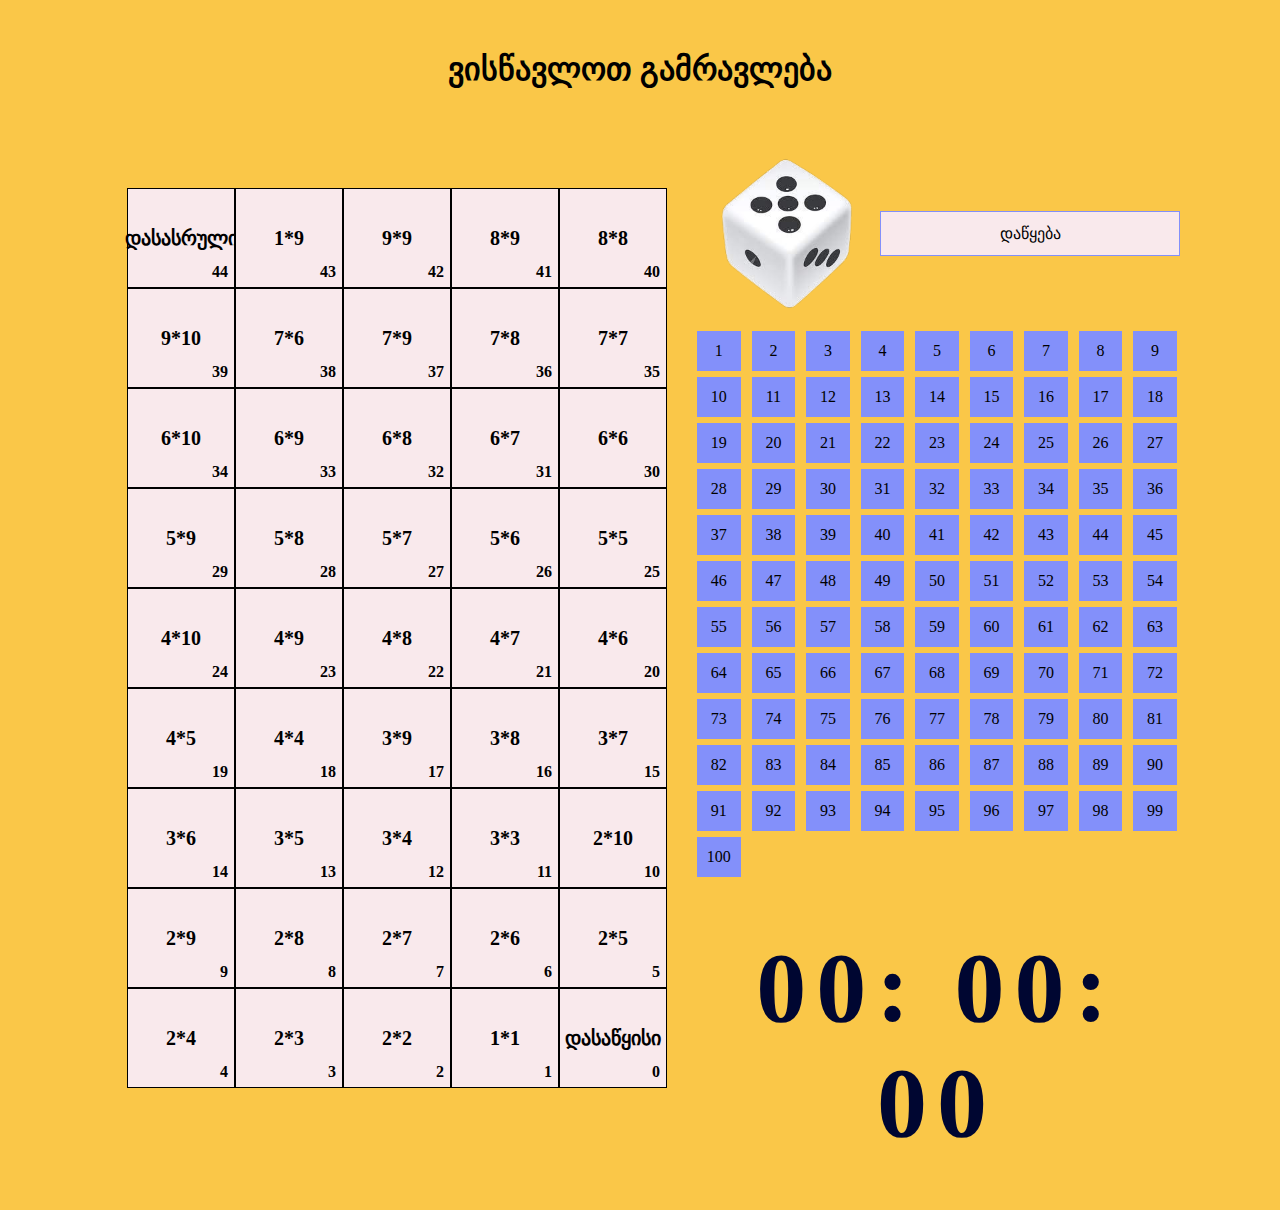
==== index.html @ f31b6bf2 "Start the project" ====
<!DOCTYPE html>
<html lang="en">

<head>
    <meta charset="UTF-8">
    <meta http-equiv="X-UA-Compatible" content="IE=edge">
    <meta name="viewport" content="width=device-width, initial-scale=1.0">
    <link rel="stylesheet" href="style/style.css">
    <title>Document</title>
</head>

<body>
    <header>
        <h1>
            ვისწავლოთ გამრავლება

        </h1>
    </header>
    <main class="flex">
        <div class="ujrakonteiner flex">
            <div class="ujra" id="ujra44">
                <p id="answer44">დასასრული</p>
                <p>44</p>
            </div>
            <div class="ujra" id="ujra43">
                <p id="answer43">1*9</p>
                <p>43</p>
            </div>
            <div class="ujra" id="ujra42">
                <p id="answer42">9*9</p>
                <p>42</p>
            </div>
            <div class="ujra" id="ujra41">
                <p id="answer41">8*9</p>
                <p>41</p>
            </div>
            <div class="ujra" id="ujra40">
                <p id="answer40">8*8</p>
                <p>40</p>
            </div>
            <div class="ujra" id="ujra39">
                <p id="answer39">9*10</p>
                <p>39</p>
            </div>
            <div class="ujra" id="ujra38">
                <p id="answer38">7*6</p>
                <p>38</p>
            </div>
            <div class="ujra" id="ujra37">
                <p id="answer37">7*9</p>
                <p>37</p>
            </div>
            <div class="ujra" id="ujra36">
                <p id="answer36">7*8</p>
                <p>36</p>
            </div>
            <div class="ujra" id="ujra35">
                <p id="answer35">7*7</p>
                <p>35</p>
            </div>
            <div class="ujra" id="ujra34">
                <p id="answer34">6*10</p>
                <p>34</p>
            </div>
            <div class="ujra" id="ujra33">
                <p id="answer33">6*9</p>
                <p>33</p>
            </div>
            <div class="ujra" id="ujra32">
                <p id="answer32">6*8</p>
                <p>32</p>
            </div>
            <div class="ujra" id="ujra31">
                <p id="answer31">6*7</p>
                <p>31</p>
            </div>
            <div class="ujra" id="ujra30">
                <p id="answer30">6*6</p>
                <p>30</p>
            </div>
            <div class="ujra" id="ujra29">
                <p id="answer29">5*9</p>
                <p>29</p>
            </div>
            <div class="ujra" id="ujra28">
                <p id="answer28">5*8</p>
                <p>28</p>
            </div>
            <div class="ujra" id="ujra27">
                <p id="answer27">5*7</p>
                <p>27</p>
            </div>
            <div class="ujra" id="ujra26">
                <p id="answer26">5*6</p>
                <p>26</p>
            </div>
            <div class="ujra" id="ujra25">
                <p id="answer25">5*5</p>
                <p>25</p>
            </div>
            <div class="ujra" id="ujra24">
                <p id="answer24">4*10</p>
                <p>24</p>
            </div>
            <div class="ujra" id="ujra23">
                <p id="answer23">4*9</p>
                <p>23</p>
            </div>
            <div class="ujra" id="ujra22">
                <p id="answer22">4*8</p>
                <p>22</p>
            </div>
            <div class="ujra" id="ujra21">
                <p id="answer21">4*7</p>
                <p>21</p>
            </div>
            <div class="ujra" id="ujra20">
                <p id="answer20">4*6</p>
                <p>20</p>
            </div>
            <div class="ujra" id="ujra19">
                <p id="answer19">4*5</p>
                <p>19</p>
            </div>
            <div class="ujra" id="ujra18">
                <p id="answer18">4*4</p>
                <p>18</p>
            </div>
            <div class="ujra" id="ujra17">
                <p id="answer17">3*9</p>
                <p>17</p>
            </div>
            <div class="ujra" id="ujra16">
                <p id="answer16">3*8</p>
                <p>16</p>
            </div>
            <div class="ujra" id="ujra15">
                <p id="answer15">3*7</p>
                <p>15</p>
            </div>
            <div class="ujra" id="ujra14">
                <p id="answer14">3*6</p>
                <p>14</p>
            </div>
            <div class="ujra" id="ujra13">
                <p id="answer13">3*5</p>
                <p>13</p>
            </div>
            <div class="ujra" id="ujra12">
                <p id="answer12">3*4</p>
                <p>12</p>
            </div>
            <div class="ujra" id="ujra11">
                <p id="answer11">3*3</p>
                <p>11</p>
            </div>
            <div class="ujra" id="ujra10">
                <p id="answer10">2*10</p>
                <p>10</p>
            </div>
            <div class="ujra" id="ujra9">
                <p id="answer9">2*9</p>
                <p>9</p>
            </div>
            <div class="ujra" id="ujra8">
                <p id="answer8">2*8</p>
                <p>8</p>
            </div>
            <div class="ujra" id="ujra7">
                <p id="answer7">2*7</p>
                <p>7</p>
            </div>
            <div class="ujra" id="ujra6">
                <p id="answer6">2*6</p>
                <p>6</p>
            </div>
            <div class="ujra" id="ujra5">
                <p id="answer5">2*5</p>
                <p>5</p>
            </div>
            <div class="ujra" id="ujra4">
                <p id="answer4">2*4</p>
                <p>4</p>
            </div>
            <div class="ujra" id="ujra3">
                <p id="answer3">2*3</p>
                <p>3</p>
            </div>
            <div class="ujra" id="ujra2">
                <p id="answer2">2*2</p>
                <p>2</p>
            </div>
            <div class="ujra" id="ujra1">
                <p id="answer1">1*1</p>
                <p>1</p>
            </div>
            <div class="ujra" id="ujra0">
                <p>დასაწყისი</p>
                <p>0</p>

            </div>
        </div>
        <div class="options">
            <div id="pasuxebi">
                <!-- <h3>  <p class="start">
                თამაშის დასაწყებად დააჭირე კამათელს
            </p>
        </h3> -->
                <div class="flex" >
                    <div class="kamateli">
                        <img class="kamateliimg" src="img/12-removebg-preview.png" alt="">
                    </div>
                    <div>
                        <p class="dawyeba" id="dawyeba">
                            დაწყება
                        </p>
                        <p class="gagoreba" id="gagoreba">
                           კამათლის გაგორება
                        </p>
    
                    </div>
                </div>
                <p id="findanswer" class="findanswer">აირჩიე ყვითელ უჯრაში ჩაწერილი გამოსახულების პასუხი</p>
                <div class="pasuxebi flex">
                    <p class="button" number="1" onclick="changecolor(this)">1</p>
                    <p class="button" number="2" onclick="changecolor(this)">2</p>
                    <p class="button" number="3" onclick="changecolor(this)">3</p>
                    <p class="button" number="4" onclick="changecolor(this)">4</p>
                    <p class="button" number="5" onclick="changecolor(this)">5</p>
                    <p class="button" number="6" onclick="changecolor(this)">6</p>
                    <p class="button" number="7" onclick="changecolor(this)">7</p>
                    <p class="button" number="8" onclick="changecolor(this)">8</p>
                    <p class="button" number="9" onclick="changecolor(this)">9</p>
                    <p class="button" number="10" onclick="changecolor(this)">10</p>
                    <p class="button" number="11" onclick="changecolor(this)">11</p>
                    <p class="button" number="12" onclick="changecolor(this)">12</p>
                    <p class="button" number="13" onclick="changecolor(this)">13</p>
                    <p class="button" number="14" onclick="changecolor(this)">14</p>
                    <p class="button" number="15" onclick="changecolor(this)">15</p>
                    <p class="button" number="16" onclick="changecolor(this)">16</p>
                    <p class="button" number="17" onclick="changecolor(this)">17</p>
                    <p class="button" number="18" onclick="changecolor(this)">18</p>
                    <p class="button" number="19" onclick="changecolor(this)">19</p>
                    <p class="button" number="20" onclick="changecolor(this)">20</p>
                    <p class="button" number="21" onclick="changecolor(this)">21</p>
                    <p class="button" number="22" onclick="changecolor(this)">22</p>
                    <p class="button" number="23" onclick="changecolor(this)">23</p>
                    <p class="button" number="24" onclick="changecolor(this)">24</p>
                    <p class="button" number="25" onclick="changecolor(this)">25</p>
                    <p class="button" number="26" onclick="changecolor(this)">26</p>
                    <p class="button" number="27" onclick="changecolor(this)">27</p>
                    <p class="button" number="28" onclick="changecolor(this)">28</p>
                    <p class="button" number="29" onclick="changecolor(this)">29</p>
                    <p class="button" number="30" onclick="changecolor(this)">30</p>
                    <p class="button" number="31" onclick="changecolor(this)">31</p>
                    <p class="button" number="32" onclick="changecolor(this)">32</p>
                    <p class="button" number="33" onclick="changecolor(this)">33</p>
                    <p class="button" number="34" onclick="changecolor(this)">34</p>
                    <p class="button" number="35" onclick="changecolor(this)">35</p>
                    <p class="button" number="36" onclick="changecolor(this)">36</p>
                    <p class="button" number="37" onclick="changecolor(this)">37</p>
                    <p class="button" number="38" onclick="changecolor(this)">38</p>
                    <p class="button" number="39" onclick="changecolor(this)">39</p>
                    <p class="button" number="40" onclick="changecolor(this)">40</p>
                    <p class="button" number="41" onclick="changecolor(this)">41</p>
                    <p class="button" number="42" onclick="changecolor(this)">42</p>
                    <p class="button" number="43" onclick="changecolor(this)">43</p>
                    <p class="button" number="44" onclick="changecolor(this)">44</p>
                    <p class="button" number="45" onclick="changecolor(this)">45</p>
                    <p class="button" number="46" onclick="changecolor(this)">46</p>
                    <p class="button" number="47" onclick="changecolor(this)">47</p>
                    <p class="button" number="48" onclick="changecolor(this)">48</p>
                    <p class="button" number="49" onclick="changecolor(this)">49</p>
                    <p class="button" number="50" onclick="changecolor(this)">50</p>
                    <p class="button" number="51" onclick="changecolor(this)">51</p>
                    <p class="button" number="52" onclick="changecolor(this)">52</p>
                    <p class="button" number="53" onclick="changecolor(this)">53</p>
                    <p class="button" number="54" onclick="changecolor(this)">54</p>
                    <p class="button" number="55" onclick="changecolor(this)">55</p>
                    <p class="button" number="56" onclick="changecolor(this)">56</p>
                    <p class="button" number="57" onclick="changecolor(this)">57</p>
                    <p class="button" number="58" onclick="changecolor(this)">58</p>
                    <p class="button" number="59" onclick="changecolor(this)">59</p>
                    <p class="button" number="60" onclick="changecolor(this)">60</p>
                    <p class="button" number="61" onclick="changecolor(this)">61</p>
                    <p class="button" number="62" onclick="changecolor(this)">62</p>
                    <p class="button" number="63" onclick="changecolor(this)">63</p>
                    <p class="button" number="64" onclick="changecolor(this)">64</p>
                    <p class="button" number="65" onclick="changecolor(this)">65</p>
                    <p class="button" number="66" onclick="changecolor(this)">66</p>
                    <p class="button" number="67" onclick="changecolor(this)">67</p>
                    <p class="button" number="68" onclick="changecolor(this)">68</p>
                    <p class="button" number="69" onclick="changecolor(this)">69</p>
                    <p class="button" number="70" onclick="changecolor(this)">70</p>
                    <p class="button" number="71" onclick="changecolor(this)">71</p>
                    <p class="button" number="72" onclick="changecolor(this)">72</p>
                    <p class="button" number="73" onclick="changecolor(this)">73</p>
                    <p class="button" number="74" onclick="changecolor(this)">74</p>
                    <p class="button" number="75" onclick="changecolor(this)">75</p>
                    <p class="button" number="76" onclick="changecolor(this)">76</p>
                    <p class="button" number="77" onclick="changecolor(this)">77</p>
                    <p class="button" number="78" onclick="changecolor(this)">78</p>
                    <p class="button" number="79" onclick="changecolor(this)">79</p>
                    <p class="button" number="80" onclick="changecolor(this)">80</p>
                    <p class="button" number="81" onclick="changecolor(this)">81</p>
                    <p class="button" number="82" onclick="changecolor(this)">82</p>
                    <p class="button" number="83" onclick="changecolor(this)">83</p>
                    <p class="button" number="84" onclick="changecolor(this)">84</p>
                    <p class="button" number="85" onclick="changecolor(this)">85</p>
                    <p class="button" number="86" onclick="changecolor(this)">86</p>
                    <p class="button" number="87" onclick="changecolor(this)">87</p>
                    <p class="button" number="88" onclick="changecolor(this)">88</p>
                    <p class="button" number="89" onclick="changecolor(this)">89</p>
                    <p class="button" number="90" onclick="changecolor(this)">90</p>
                    <p class="button" number="91" onclick="changecolor(this)">91</p>
                    <p class="button" number="92" onclick="changecolor(this)">92</p>
                    <p class="button" number="93" onclick="changecolor(this)">93</p>
                    <p class="button" number="94" onclick="changecolor(this)">94</p>
                    <p class="button" number="95" onclick="changecolor(this)">95</p>
                    <p class="button" number="96" onclick="changecolor(this)">96</p>
                    <p class="button" number="97" onclick="changecolor(this)">97</p>
                    <p class="button" number="98" onclick="changecolor(this)">98</p>
                    <p class="button" number="99" onclick="changecolor(this)">99</p>
                    <p class="button" number="100" onclick="changecolor(this)">100</p>
                </div>
            </div>
            <p class="timer" id="timer">
                <span id="hours">00:</span>
                <span id="mins">00:</span>
                <span id="seconds">00</span>  
            </p>
            <div class="end" id="end">
                <p class="endtext">თამაშის დასასრული</p>
                <p class="startagain" id="startagain">თავიდან დაწყება</p>
            </div>
        </div>
    </main>
    <footer></footer>
    <script src="js/script.js"></script>
</body>

</html>
---- style/style.css ----
*{
    margin: 0;
    padding:0 ;
    list-style-type: none;
text-decoration: none;
box-sizing: border-box;
}
.flex{
    display: flex;
    justify-content: space-between;
    align-items: center;
    flex-wrap: wrap;
}
body{
    background-color: #FAC748;
}
h1{
    text-align: center;
    margin: 50px 0;

}
main{
    padding: 0 100px;
    
}
main.flex{
    align-items: flex-start;
}
.ujrakonteiner{
    width:50% ;
   margin: 50px auto;
  
}
.ujra{
    width: 20%;
    height: 100px;
    border: 1px solid #000000;
    display: flex;
    justify-content: center;
    align-items: center;
    position: relative;
    background-color: #F9E9EC;

}
.ujra p:nth-child(2){
    position: absolute;
    bottom: 6px;
    right: 6px;
    font-size: 16px;
    font-weight: 800;
}
.ujra p:first-child{
    font-size: 20px;
    font-weight: 800;
}
.options{
    width: 45%;

}
.button{
    width: 9%;
    padding: 10px 0;
    background-color: #8390FA;
    text-align: center;
    margin: 3px;
    border: 1px solid #00063100;
}
.button:hover{
    background-color: #6779ff;
    cursor: pointer;
    border: 1px solid #000631;
}
.start{
    text-align: center;
    color: rgb(8, 149, 41);
}
.kamateli{
    width: 150px;
    /* background-color: aqua; */
    height: 150px;
    text-align: center;
    margin: 20px auto;
    overflow: hidden;
    
    
}
.kamateli img{
    width: 100%;
}

.dawyeba, .gagoreba, .startagain{
    width: 300px;
    text-align: center;
    padding: 12px;
    background-color: #F9E9EC;
    border: 1px solid #8390FA;
    margin: 20px 0;
}
.startagain{
    margin: 30px auto;
}
.gagoreba{
    display: none;
}
.dawyeba:hover, .gagoreba:hover, .startagain:hover{
    background-color: #f7d6dc;
    cursor: pointer;
}
.findanswer{
    display: none;
}
.endtext{
    font-size: 50px;
    color: rgb(10, 204, 0);
    font-weight: bold;
    text-align: center;
    letter-spacing: 6px;
}
.end{
    display: none;
}
.timer{
    text-align: center;
    font-weight: bold;
    font-size: 100px;
    color: #000631;
    letter-spacing: 10px;
    margin: 50px;
}
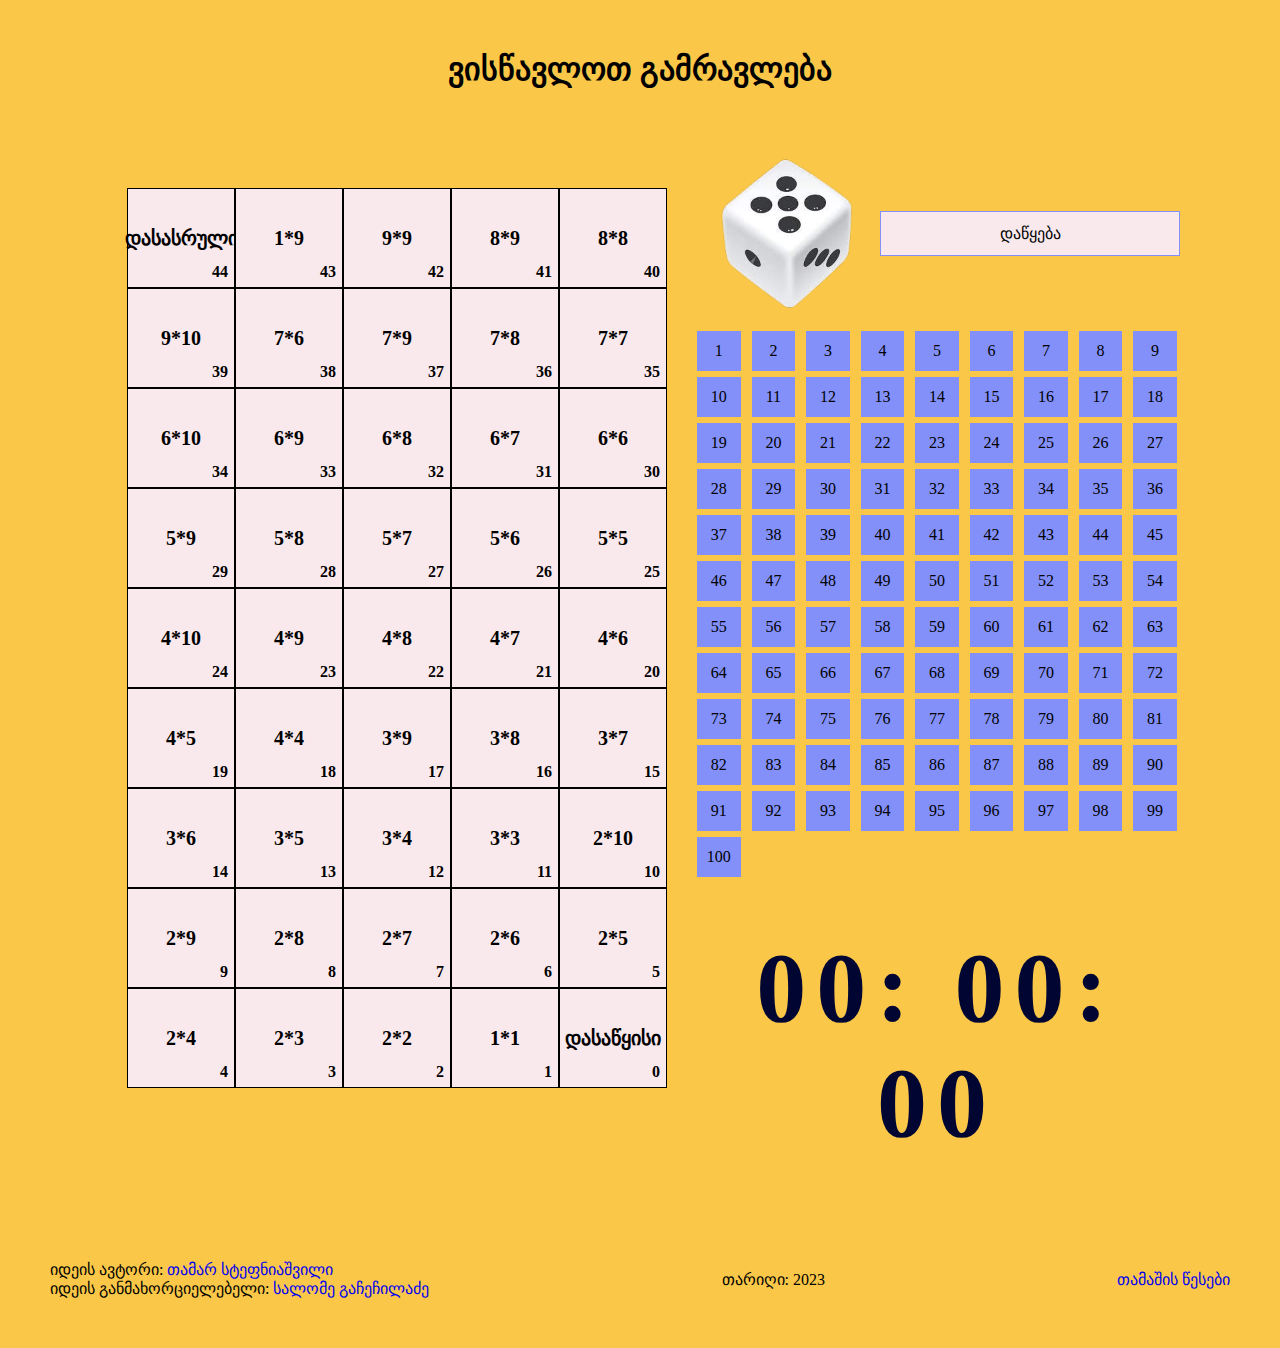
==== commit 99bb4cf2: "footer added" ====
--- a/index.html
+++ b/index.html
@@ -335,7 +335,16 @@
             </div>
         </div>
     </main>
-    <footer></footer>
+    <footer  class="flex">
+        <div class="projectinfo">
+            <p>იდეის ავტორი: <a href="https://www.facebook.com/tamar.stefniashvili" target="_blank">თამარ სტეფნიაშვილი</a></p>
+            <p>იდეის განმახორციელებელი: <a href="https://www.linkedin.com/in/salome-gachechiladze/" target="_blank">სალომე გაჩეჩილაძე</a></p>
+        </div>
+        <p>თარიღი: <span>2023</span></p>
+        <p>
+            <a href="#">თამაშის წესები</a>
+        </p>
+    </footer>
     <script src="js/script.js"></script>
 </body>
 
--- a/style/style.css
+++ b/style/style.css
@@ -126,4 +126,7 @@
     color: #000631;
     letter-spacing: 10px;
     margin: 50px;
+}
+footer{
+    padding: 50px;
 }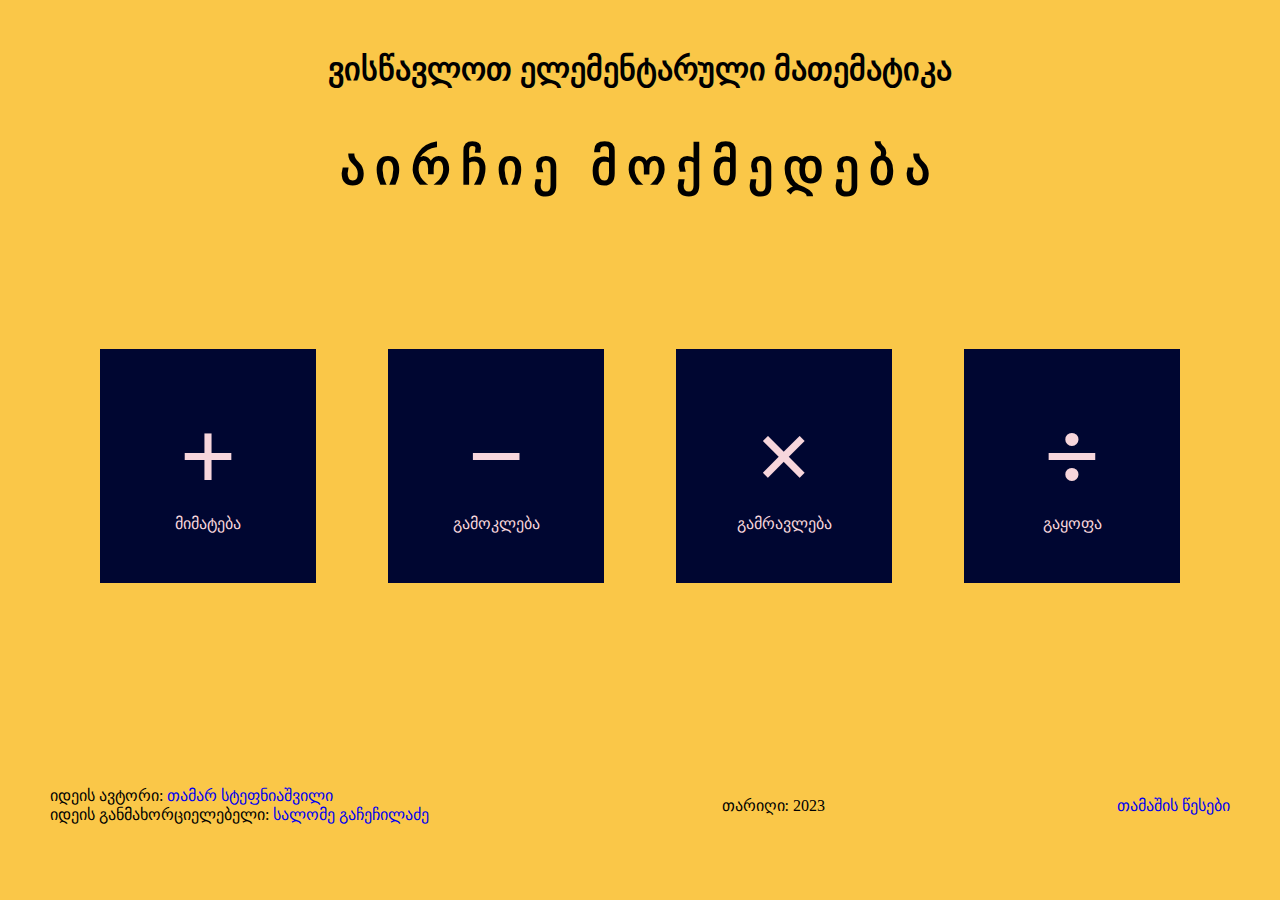
==== commit d4ac398e: "daemata asarchevi moqmedeba" ====
--- a/index.html
+++ b/index.html
@@ -12,18 +12,43 @@
 <body>
     <header>
         <h1>
-            ვისწავლოთ გამრავლება
+            ვისწავლოთ ელემენტარული მათემატიკა
 
         </h1>
+
+        <p class="choosemoqmedeba">
+            აირჩიე მოქმედება
+        </p>
+
+        <div class="flex moqmedebebi" id="moqmedebebi">
+            <div class="moqmedeba flex" id="mimateba" >
+                <p>&plus;</p>
+                <p>მიმატება</p>  
+            </div>
+            <div class="moqmedeba flex" id="gamokleba" >
+                <p>&minus;</p>
+                <p>გამოკლება</p>  
+            </div>
+            <div class="moqmedeba flex" id="gamravleba" >
+                <p>&times;</p>
+                <p>გამრავლება</p>  
+            </div>
+            <div class="moqmedeba flex" id="gayofa" >
+                <p>&divide;</p>
+                <p>გაყოფა</p>  
+            </div>
+            
+        </div>
     </header>
-    <main class="flex">
-        <div class="ujrakonteiner flex">
+    <main class="flex" id="main">
+
+        <div class="ujrakonteiner flex" id="gamravlebaujra">
             <div class="ujra" id="ujra44">
                 <p id="answer44">დასასრული</p>
                 <p>44</p>
             </div>
             <div class="ujra" id="ujra43">
-                <p id="answer43">1*9</p>
+                <p id="answer43">10*10</p>
                 <p>43</p>
             </div>
             <div class="ujra" id="ujra42">
@@ -192,6 +217,190 @@
             </div>
             <div class="ujra" id="ujra1">
                 <p id="answer1">1*1</p>
+                <p>1</p>
+            </div>
+            <div class="ujra" id="ujra0">
+                <p>დასაწყისი</p>
+                <p>0</p>
+
+            </div>
+        </div>
+
+        <div class="ujrakonteiner flex" id="gamoklebaujra">
+            <div class="ujra" id="ujra44">
+                <p id="answer44">დასასრული</p>
+                <p>44</p>
+            </div>
+            <div class="ujra" id="ujra43">
+                <p id="answer43">100-99</p>
+                <p>43</p>
+            </div>
+            <div class="ujra" id="ujra42">
+                <p id="answer42">98-83</p>
+                <p>42</p>
+            </div>
+            <div class="ujra" id="ujra41">
+                <p id="answer41">89-78</p>
+                <p>41</p>
+            </div>
+            <div class="ujra" id="ujra40">
+                <p id="answer40">88-66</p>
+                <p>40</p>
+            </div>
+            <div class="ujra" id="ujra39">
+                <p id="answer39">80-9</p>
+                <p>39</p>
+            </div>
+            <div class="ujra" id="ujra38">
+                <p id="answer38">79-76</p>
+                <p>38</p>
+            </div>
+            <div class="ujra" id="ujra37">
+                <p id="answer37">78-77</p>
+                <p>37</p>
+            </div>
+            <div class="ujra" id="ujra36">
+                <p id="answer36">87-77</p>
+                <p>36</p>
+            </div>
+            <div class="ujra" id="ujra35">
+                <p id="answer35">77-60</p>
+                <p>35</p>
+            </div>
+            <div class="ujra" id="ujra34">
+                <p id="answer34">69-50</p>
+                <p>34</p>
+            </div>
+            <div class="ujra" id="ujra33">
+                <p id="answer33">68-38</p>
+                <p>33</p>
+            </div>
+            <div class="ujra" id="ujra32">
+                <p id="answer32">64-32</p>
+                <p>32</p>
+            </div>
+            <div class="ujra" id="ujra31">
+                <p id="answer31">67-29</p>
+                <p>31</p>
+            </div>
+            <div class="ujra" id="ujra30">
+                <p id="answer30">61-59</p>
+                <p>30</p>
+            </div>
+            <div class="ujra" id="ujra29">
+                <p id="answer29">59-52</p>
+                <p>29</p>
+            </div>
+            <div class="ujra" id="ujra28">
+                <p id="answer28">58-24</p>
+                <p>28</p>
+            </div>
+            <div class="ujra" id="ujra27">
+                <p id="answer27">57-19</p>
+                <p>27</p>
+            </div>
+            <div class="ujra" id="ujra26">
+                <p id="answer26">56-51</p>
+                <p>26</p>
+            </div>
+            <div class="ujra" id="ujra25">
+                <p id="answer25">55-33</p>
+                <p>25</p>
+            </div>
+            <div class="ujra" id="ujra24">
+                <p id="answer24">40-2</p>
+                <p>24</p>
+            </div>
+            <div class="ujra" id="ujra23">
+                <p id="answer23">49-35</p>
+                <p>23</p>
+            </div>
+            <div class="ujra" id="ujra22">
+                <p id="answer22">48-25</p>
+                <p>22</p>
+            </div>
+            <div class="ujra" id="ujra21">
+                <p id="answer21">47-12</p>
+                <p>21</p>
+            </div>
+            <div class="ujra" id="ujra20">
+                <p id="answer20">45-18</p>
+                <p>20</p>
+            </div>
+            <div class="ujra" id="ujra19">
+                <p id="answer19">44-29</p>
+                <p>19</p>
+            </div>
+            <div class="ujra" id="ujra18">
+                <p id="answer18">43-37</p>
+                <p>18</p>
+            </div>
+            <div class="ujra" id="ujra17">
+                <p id="answer17">39-23</p>
+                <p>17</p>
+            </div>
+            <div class="ujra" id="ujra16">
+                <p id="answer16">38-11</p>
+                <p>16</p>
+            </div>
+            <div class="ujra" id="ujra15">
+                <p id="answer15">37-6</p>
+                <p>15</p>
+            </div>
+            <div class="ujra" id="ujra14">
+                <p id="answer14">36-9</p>
+                <p>14</p>
+            </div>
+            <div class="ujra" id="ujra13">
+                <p id="answer13">35-29</p>
+                <p>13</p>
+            </div>
+            <div class="ujra" id="ujra12">
+                <p id="answer12">34-25</p>
+                <p>12</p>
+            </div>
+            <div class="ujra" id="ujra11">
+                <p id="answer11">33-1</p>
+                <p>11</p>
+            </div>
+            <div class="ujra" id="ujra10">
+                <p id="answer10">20-8</p>
+                <p>10</p>
+            </div>
+            <div class="ujra" id="ujra9">
+                <p id="answer9">29-15</p>
+                <p>9</p>
+            </div>
+            <div class="ujra" id="ujra8">
+                <p id="answer8">28-20</p>
+                <p>8</p>
+            </div>
+            <div class="ujra" id="ujra7">
+                <p id="answer7">27-26</p>
+                <p>7</p>
+            </div>
+            <div class="ujra" id="ujra6">
+                <p id="answer6">26-2</p>
+                <p>6</p>
+            </div>
+            <div class="ujra" id="ujra5">
+                <p id="answer5">25-5</p>
+                <p>5</p>
+            </div>
+            <div class="ujra" id="ujra4">
+                <p id="answer4">24-19</p>
+                <p>4</p>
+            </div>
+            <div class="ujra" id="ujra3">
+                <p id="answer3">19-15</p>
+                <p>3</p>
+            </div>
+            <div class="ujra" id="ujra2">
+                <p id="answer2">8-5</p>
+                <p>2</p>
+            </div>
+            <div class="ujra" id="ujra1">
+                <p id="answer1">3-1</p>
                 <p>1</p>
             </div>
             <div class="ujra" id="ujra0">
--- a/style/style.css
+++ b/style/style.css
@@ -129,4 +129,36 @@
 }
 footer{
     padding: 50px;
+}
+.moqmedebebi{
+    margin: 0 100px;
+    height: 60vh;
+}
+.moqmedeba{
+    width: 20%;
+    padding: 50px;
+    text-align: center;
+    flex-direction: column;
+    background-color: #000631;
+    color: #f7d6dc;
+}
+.choosemoqmedeba{
+    text-align: center;
+    font-size: 50px;
+    letter-spacing: 10px;
+    font-weight: 900;
+}
+.moqmedeba p:first-child{
+    font-size: 100px;
+    font-weight: bolder;
+}
+.moqmedeba:hover{
+    background-color: #000a56;
+    cursor: pointer;
+}
+#main{
+    display: none;
+}
+#gamravlebaujra, #gamoklebaujra{
+    display: none;
 }